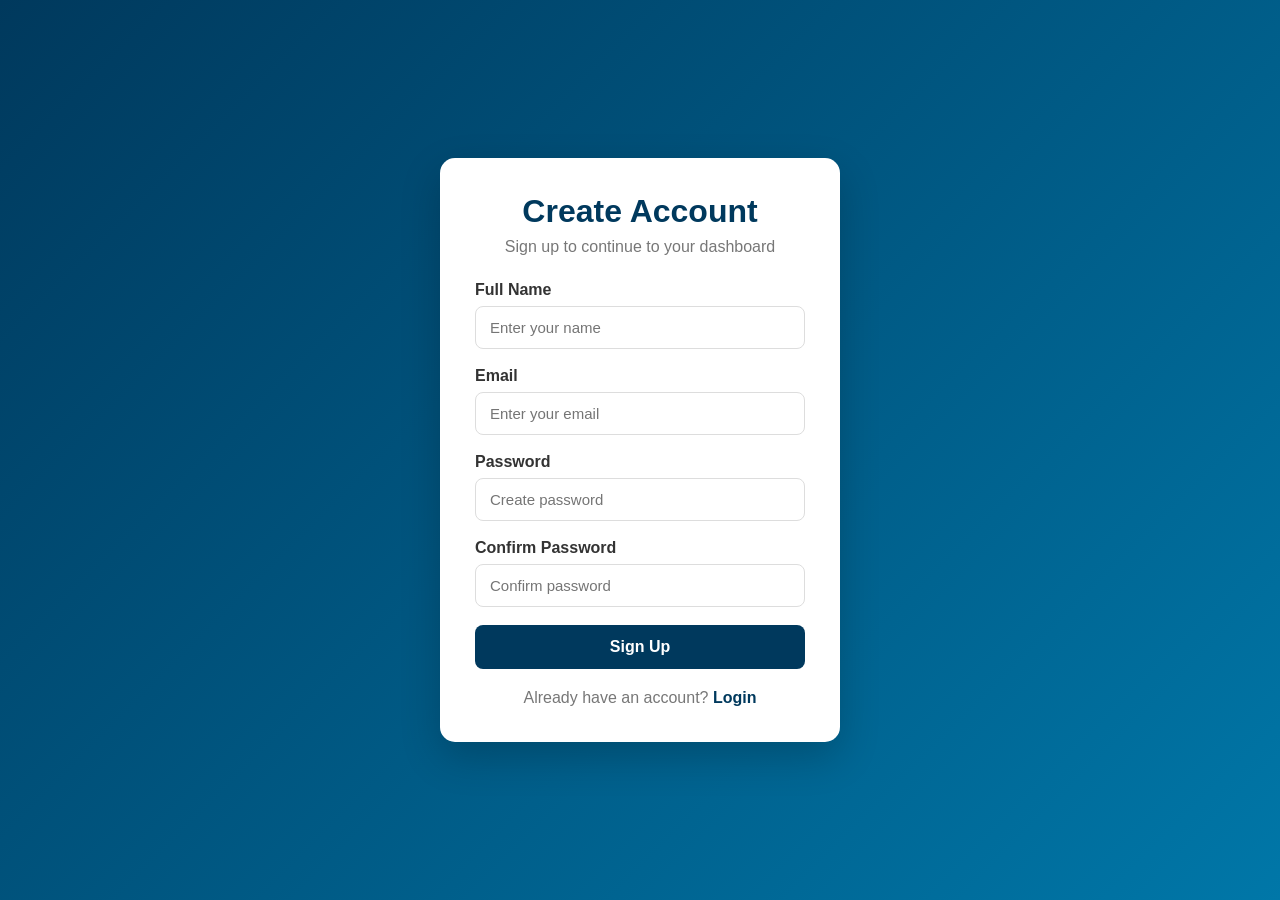
==== dashboard.html @ 68289220 "chnge  page" ====
<!DOCTYPE html>
<html lang="en">
<head>
    <meta charset="UTF-8">
    <meta name="viewport" content="width=device-width, initial-scale=1.0">

    <title>Dashboard</title>

    <link rel="stylesheet" href="style.css">
</head>

<body>

    <div class="dashboard">

        <h1>Welcome, <span id="userName"></span> 👋</h1>

        <p>You have successfully signed up!</p>

        <button onclick="logout()">
            Logout
        </button>

    </div>

    <script>

        // Check user login
        const isLoggedIn = localStorage.getItem("isLoggedIn");

        if (isLoggedIn !== "true") {

            // Agar login nahi hai to signup page par bhejo
            window.location.href = "signup.html";

        }

        // User data get karo
        const userData = JSON.parse(localStorage.getItem("user"));

        if (userData) {
            document.getElementById("userName").textContent = userData.name;
        }

        // Logout function
        function logout() {

            localStorage.removeItem("user");
            localStorage.removeItem("isLoggedIn");

            window.location.href = "signup.html";
        }

    </script>

</body>
</html>
---- style.css ----
* {
    margin: 0;
    padding: 0;
    box-sizing: border-box;
}

body {
    font-family: Arial, sans-serif;
    background: linear-gradient(135deg, #00395D, #0077A8);
    min-height: 100vh;

    display: flex;
    justify-content: center;
    align-items: center;
}

.container {
    width: 100%;
    padding: 20px;
}

.signup-box {
    width: 400px;
    max-width: 100%;
    margin: auto;

    background: white;
    padding: 35px;

    border-radius: 15px;

    box-shadow: 0 15px 40px rgba(0, 0, 0, 0.2);
}

.signup-box h1 {
    text-align: center;
    color: #00395D;
    margin-bottom: 8px;
}

.subtitle {
    text-align: center;
    color: #777;
    margin-bottom: 25px;
}

.input-group {
    margin-bottom: 18px;
}

.input-group label {
    display: block;
    margin-bottom: 7px;
    color: #333;
    font-weight: 600;
}

.input-group input {
    width: 100%;
    padding: 12px 14px;

    border: 1px solid #ddd;
    border-radius: 8px;

    font-size: 15px;
    outline: none;
}

.input-group input:focus {
    border-color: #00395D;
}

.signup-btn {
    width: 100%;
    padding: 13px;

    border: none;
    border-radius: 8px;

    background: #00395D;
    color: white;

    font-size: 16px;
    font-weight: bold;

    cursor: pointer;
}

.signup-btn:hover {
    background: #00527f;
}

#errorMessage {
    color: red;
    font-size: 14px;
    margin-bottom: 12px;
}

.login-text {
    text-align: center;
    margin-top: 20px;
    color: #777;
}

.login-text a {
    color: #00395D;
    text-decoration: none;
    font-weight: bold;
}
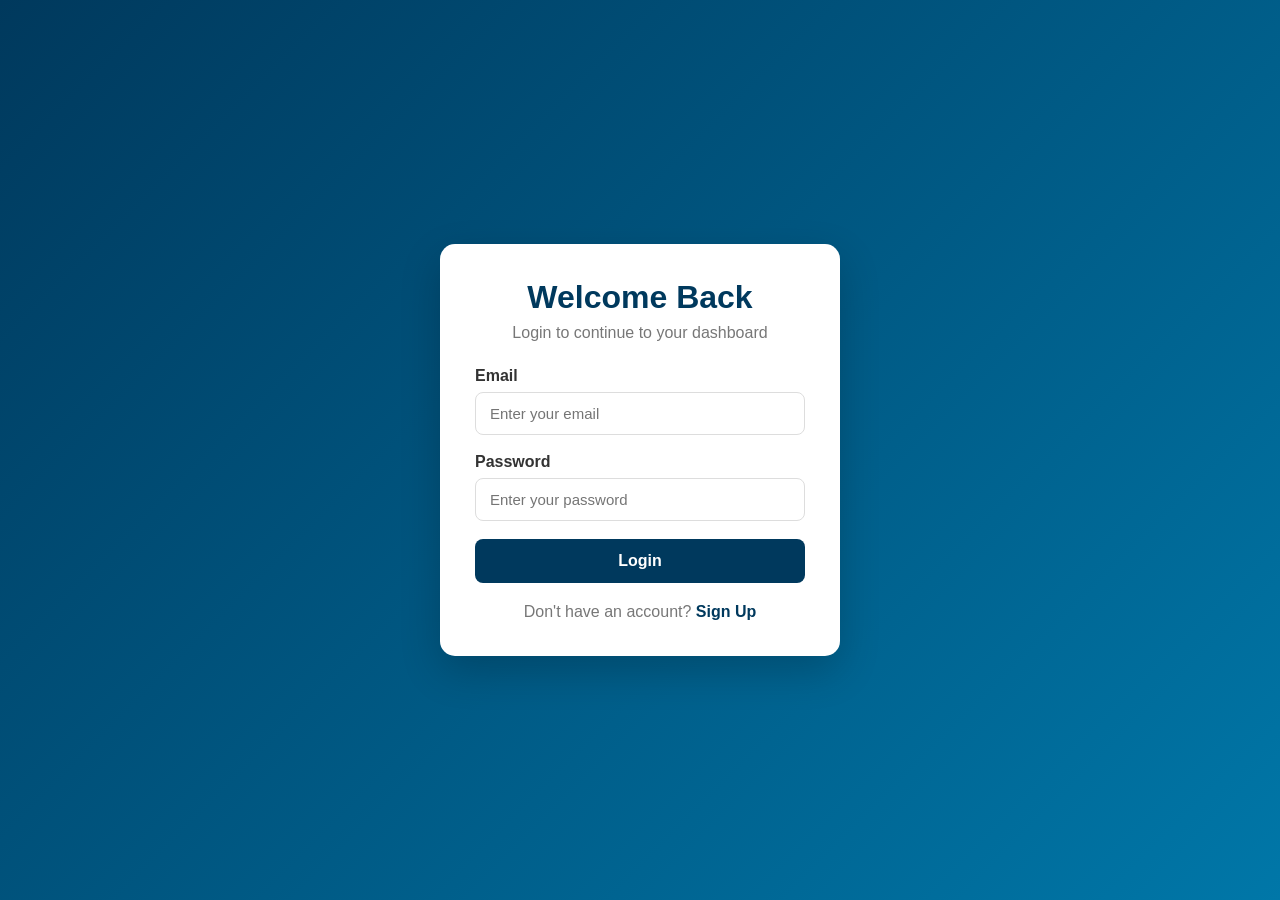
==== commit ca3fd13e: "chnges" ====
--- a/dashboard.html
+++ b/dashboard.html
@@ -1,21 +1,31 @@
 <!DOCTYPE html>
 <html lang="en">
+
 <head>
+
     <meta charset="UTF-8">
-    <meta name="viewport" content="width=device-width, initial-scale=1.0">
+
+    <meta name="viewport"
+          content="width=device-width, initial-scale=1.0">
 
     <title>Dashboard</title>
 
     <link rel="stylesheet" href="style.css">
+
 </head>
 
 <body>
 
     <div class="dashboard">
 
-        <h1>Welcome, <span id="userName"></span> 👋</h1>
+        <h1>
+            Welcome,
+            <span id="userName"></span> 👋
+        </h1>
 
-        <p>You have successfully signed up!</p>
+        <p>
+            You are successfully logged in.
+        </p>
 
         <button onclick="logout()">
             Logout
@@ -23,35 +33,44 @@
 
     </div>
 
+
     <script>
 
-        // Check user login
-        const isLoggedIn = localStorage.getItem("isLoggedIn");
+        // Login check
+        const isLoggedIn =
+            localStorage.getItem("isLoggedIn");
 
         if (isLoggedIn !== "true") {
 
-            // Agar login nahi hai to signup page par bhejo
-            window.location.href = "signup.html";
+            window.location.href = "login.html";
 
         }
 
-        // User data get karo
-        const userData = JSON.parse(localStorage.getItem("user"));
+
+        // User data
+        const userData =
+            JSON.parse(localStorage.getItem("user"));
+
 
         if (userData) {
-            document.getElementById("userName").textContent = userData.name;
+
+            document.getElementById("userName").textContent =
+                userData.name;
+
         }
 
-        // Logout function
+
+        // Logout
         function logout() {
 
-            localStorage.removeItem("user");
             localStorage.removeItem("isLoggedIn");
 
-            window.location.href = "signup.html";
+            window.location.href = "login.html";
+
         }
 
     </script>
 
 </body>
+
 </html>
